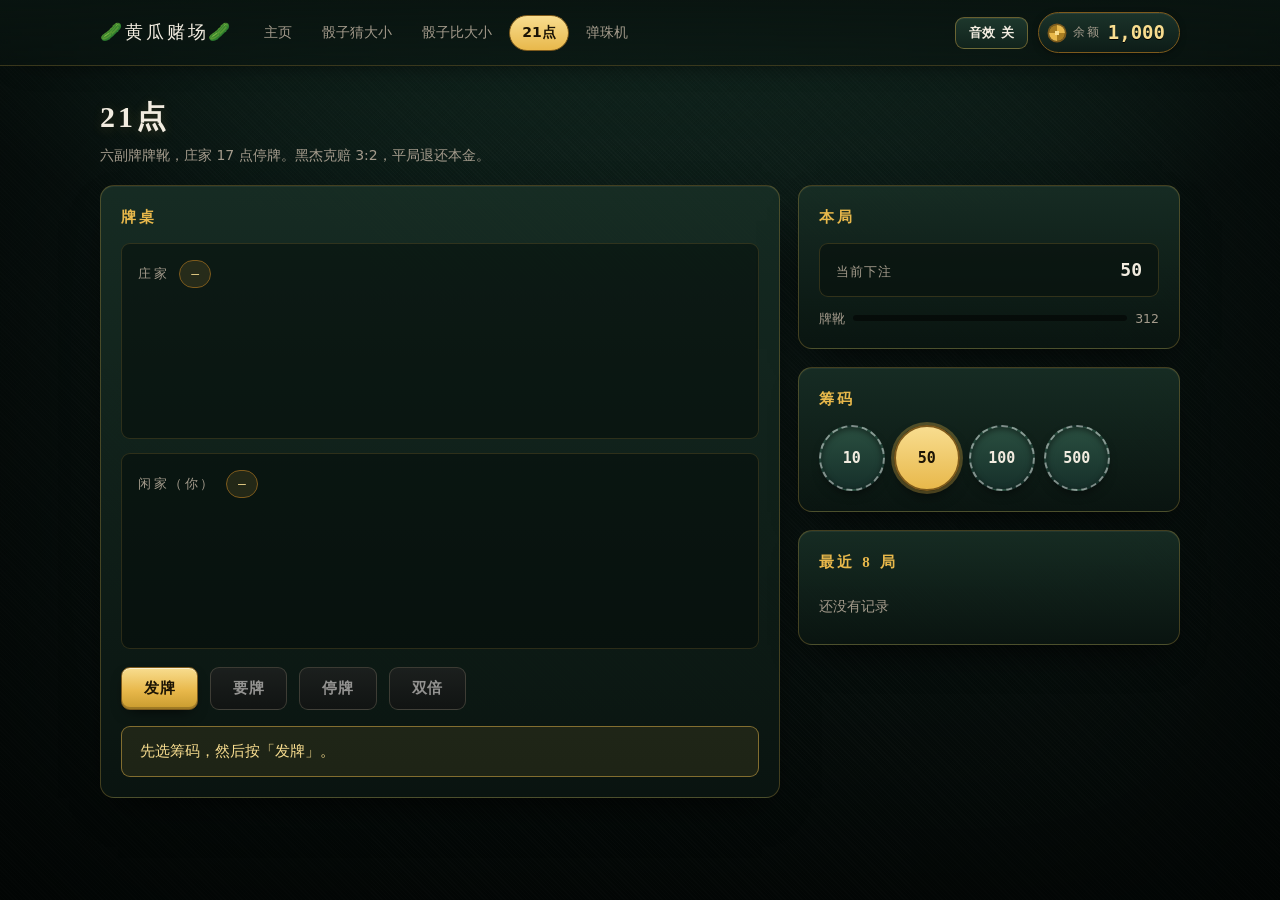
==== blackjack.html @ 9e0c8b33 "添加黄瓜赌场：四个小游戏 + 余额系统 纯静态网页，无框架、无构建、无外部依赖，起个静态服务器即可运行。  游戏： - 骰子猜大小：三颗骰子押大小/豹子 - 骰子比大小：庄家先手只亮一颗，玩家据此继续" ====
<!DOCTYPE html>
<html lang="zh-CN">
<head>
<meta charset="UTF-8">
<meta name="viewport" content="width=device-width, initial-scale=1">
<title>21点 · 🥒黄瓜赌场🥒</title>
<link rel="stylesheet" href="css/style.css">
</head>
<body>

<div id="topbar-root"></div>

<main class="shell">

  <div class="page-head">
    <h1>21点</h1>
    <p>六副牌牌靴，庄家 17 点停牌。黑杰克赔 3:2，平局退还本金。</p>
  </div>

  <div class="table-grid">
    <section class="panel">
      <h2 class="panel__title">牌桌</h2>

      <div class="hand-zone">
        <div class="hand-zone__head">
          <span class="hand-zone__name">庄家</span>
          <span class="badge" id="dealerBadge">—</span>
        </div>
        <div class="hand" id="dealerHand"></div>
      </div>

      <div class="hand-zone">
        <div class="hand-zone__head">
          <span class="hand-zone__name">闲家（你）</span>
          <span class="badge" id="playerBadge">—</span>
        </div>
        <div class="hand" id="playerHand"></div>
      </div>

      <div class="bj-actions">
        <button class="btn" id="dealBtn" type="button">发牌</button>
        <button class="btn btn--ghost" id="hitBtn" type="button" disabled>要牌</button>
        <button class="btn btn--ghost" id="standBtn" type="button" disabled>停牌</button>
        <button class="btn btn--ghost" id="doubleBtn" type="button" disabled>双倍</button>
      </div>

      <div class="banner" id="banner" data-kind="push">先选筹码，然后按「发牌」。</div>
    </section>

    <aside>
      <section class="panel">
        <h2 class="panel__title">本局</h2>
        <div class="stat"><span class="stat__k">当前下注</span><span class="stat__v" id="betOut">0</span></div>
        <div class="shoe" style="margin-top:12px">
          <span>牌靴</span>
          <span class="shoe__bar"><span class="shoe__fill" id="shoeFill" style="width:100%"></span></span>
          <span id="shoeNum">312</span>
        </div>
      </section>

      <section class="panel">
        <h2 class="panel__title">筹码</h2>
        <div class="chips" id="chipRow"></div>
      </section>

      <section class="panel">
        <h2 class="panel__title">最近 8 局</h2>
        <ul class="log-list" id="logList">
          <li><span>还没有记录</span></li>
        </ul>
      </section>
    </aside>
  </div>

</main>

<script src="js/common.js"></script>
<script src="js/blackjack.js"></script>
</body>
</html>
---- css/style.css ----
/* ============================================================
   🥒黄瓜赌场🥒 · 共享样式
   黄铜 + 毛毡的复古赌桌质感，无任何外部资源
   ============================================================ */

:root {
  --felt-0: #050b09;
  --felt-1: #0a1613;
  --felt-2: #12261e;
  --felt-3: #1a3629;

  --brass: #e8b84b;
  --brass-hi: #f8dd8f;
  --brass-dk: #7d5a1c;
  --brass-edge: #3a2a0c;

  --jade: #3ddc97;
  --coral: #ef5b6b;
  --cream: #f2ece0;
  --cream-dim: #a49b8c;

  --radius: 14px;
  --radius-sm: 9px;

  --serif: Georgia, "Songti SC", "SimSun", "Noto Serif SC", serif;
  --sans: system-ui, -apple-system, "PingFang SC", "Microsoft YaHei", sans-serif;
  --mono: ui-monospace, "SF Mono", "Cascadia Mono", Consolas, monospace;

  --shadow-lift: 0 18px 40px -18px rgba(0, 0, 0, .9);
}

* { box-sizing: border-box; }

html, body { height: 100%; }

body {
  margin: 0;
  font-family: var(--sans);
  color: var(--cream);
  background-color: var(--felt-0);
  background-image:
    radial-gradient(ellipse 120% 80% at 50% -15%, #1d4234 0%, transparent 58%),
    radial-gradient(ellipse 90% 55% at 50% 115%, #16302400 0%, transparent 70%),
    linear-gradient(#0a1613, #050b09);
  background-attachment: fixed;
  -webkit-font-smoothing: antialiased;
  line-height: 1.55;
}

/* 毛毡织纹 + 暗角 */
body::before {
  content: "";
  position: fixed;
  inset: 0;
  pointer-events: none;
  z-index: 0;
  background-image:
    repeating-linear-gradient(45deg, rgba(255, 255, 255, .014) 0 1px, transparent 1px 3px),
    repeating-linear-gradient(-45deg, rgba(0, 0, 0, .05) 0 1px, transparent 1px 3px);
  box-shadow: inset 0 0 220px 60px rgba(0, 0, 0, .55);
}

[hidden] { display: none !important; }

/* ---------- 顶栏 ---------- */

.topbar {
  position: relative;
  z-index: 10;
  border-bottom: 1px solid rgba(232, 184, 75, .22);
  background: linear-gradient(rgba(9, 20, 16, .92), rgba(9, 20, 16, .55));
  backdrop-filter: blur(6px);
  box-shadow: 0 12px 30px -22px #000;
}

.topbar__inner {
  max-width: 1120px;
  margin: 0 auto;
  padding: 12px 20px;
  display: flex;
  align-items: center;
  gap: 18px;
  flex-wrap: wrap;
}

.brand {
  display: inline-flex;
  align-items: center;
  gap: 9px;
  text-decoration: none;
  color: var(--cream);
  font-family: var(--serif);
  font-size: 18px;
  letter-spacing: .16em;
}

.nav {
  display: flex;
  gap: 4px;
  flex-wrap: wrap;
}

.nav__link {
  padding: 6px 12px;
  border-radius: 999px;
  text-decoration: none;
  color: var(--cream-dim);
  font-size: 14px;
  border: 1px solid transparent;
  transition: color .15s, background .15s, border-color .15s;
}

.nav__link:hover { color: var(--brass-hi); background: rgba(232, 184, 75, .07); }

.nav__link.is-active {
  color: #1a1305;
  background: linear-gradient(var(--brass-hi), var(--brass));
  border-color: var(--brass-dk);
  font-weight: 600;
}

.topbar__right {
  margin-left: auto;
  display: flex;
  align-items: center;
  gap: 10px;
}

/* ---------- 余额筹码 ---------- */

.balance-chip {
  display: inline-flex;
  align-items: center;
  gap: 8px;
  padding: 5px 14px 5px 10px;
  border-radius: 999px;
  border: 1px solid var(--brass-dk);
  background: linear-gradient(#1b332a, #0d1c17);
  box-shadow: inset 0 1px 0 rgba(255, 255, 255, .07), 0 2px 10px -4px #000;
}

.balance-chip__glyph {
  width: 16px;
  height: 16px;
  border-radius: 50%;
  flex: none;
  background:
    radial-gradient(circle at 50% 50%, var(--brass-hi) 0 20%, transparent 21%),
    conic-gradient(#e8b84b 0 25%, #a87d22 0 50%, #e8b84b 0 75%, #a87d22 0);
  box-shadow: 0 0 0 1.5px var(--brass-dk);
}

.balance-chip__label {
  font-size: 12px;
  color: var(--cream-dim);
  letter-spacing: .1em;
}

.balance-chip__value {
  font-family: var(--mono);
  font-variant-numeric: tabular-nums;
  font-size: 19px;
  font-weight: 700;
  color: var(--brass-hi);
  min-width: 4ch;
  text-align: right;
  text-shadow: 0 1px 0 #000;
}

.balance-chip.is-bump { animation: bump .6s ease-out; }

@keyframes bump {
  0%   { transform: scale(1); box-shadow: 0 0 0 0 rgba(232, 184, 75, .55); }
  35%  { transform: scale(1.07); box-shadow: 0 0 0 6px rgba(232, 184, 75, .18); }
  100% { transform: scale(1); box-shadow: 0 0 0 0 rgba(232, 184, 75, 0); }
}

.balance-chip.is-bump .balance-chip__value { color: #fff6dc; }

/* ---------- 按钮 ---------- */

.btn {
  font-family: var(--sans);
  font-size: 15px;
  font-weight: 600;
  letter-spacing: .04em;
  padding: 11px 22px;
  border-radius: var(--radius-sm);
  border: 1px solid var(--brass-dk);
  color: #1c1405;
  cursor: pointer;
  background: linear-gradient(var(--brass-hi), var(--brass) 55%, #c99b2e);
  box-shadow: inset 0 1px 0 rgba(255, 255, 255, .55), inset 0 -2px 0 rgba(0, 0, 0, .22), 0 6px 16px -8px #000;
  transition: transform .08s, filter .15s;
}

.btn:hover:not(:disabled) { filter: brightness(1.08); }
.btn:active:not(:disabled) { transform: translateY(1px); }

.btn:disabled {
  cursor: not-allowed;
  filter: grayscale(.75) brightness(.62);
  box-shadow: none;
}

.btn--ghost {
  background: linear-gradient(#1d372c, #11231c);
  color: var(--cream);
  border-color: rgba(232, 184, 75, .4);
  box-shadow: inset 0 1px 0 rgba(255, 255, 255, .06);
}

.btn--ghost:hover:not(:disabled) { color: var(--brass-hi); border-color: var(--brass); }

.btn--sm { padding: 6px 13px; font-size: 13px; }
.btn--lg { padding: 14px 34px; font-size: 17px; }

.btn--danger { background: linear-gradient(#f08a95, var(--coral) 60%, #b03a48); border-color: #7b2531; color: #2a0508; }

/* 下注筹码按钮 */
.chips { display: flex; gap: 9px; flex-wrap: wrap; align-items: center; }

.chip-btn {
  width: 66px;
  height: 66px;
  border-radius: 50%;
  cursor: pointer;
  font-family: var(--mono);
  font-size: 15px;
  font-weight: 700;
  color: var(--cream);
  border: 2px dashed rgba(255, 255, 255, .45);
  background: linear-gradient(#2a4f40, #16302a);
  box-shadow: inset 0 2px 6px rgba(0, 0, 0, .5), 0 6px 14px -8px #000;
  transition: transform .12s, box-shadow .12s, background .15s;
}

.chip-btn:hover:not(:disabled) { transform: translateY(-2px); background: linear-gradient(#35634f, #1b3a31); }
.chip-btn:disabled { opacity: .35; cursor: not-allowed; }

.chip-btn.is-on {
  color: #1c1405;
  border-style: solid;
  border-color: var(--brass-dk);
  background: linear-gradient(var(--brass-hi), var(--brass));
  box-shadow: 0 0 0 3px rgba(232, 184, 75, .3), 0 8px 18px -8px #000;
}

.chip-btn--all { background: linear-gradient(#7b2230, #4a1018); }
.chip-btn--all:hover:not(:disabled) { background: linear-gradient(#96293a, #5c141d); }

/* ---------- 面板 ---------- */

.shell {
  position: relative;
  z-index: 1;
  max-width: 1120px;
  margin: 0 auto;
  padding: 28px 20px 64px;
}

.panel {
  border-radius: var(--radius);
  border: 1px solid rgba(232, 184, 75, .26);
  background:
    linear-gradient(180deg, rgba(24, 46, 37, .92), rgba(10, 21, 17, .94));
  box-shadow: var(--shadow-lift), inset 0 1px 0 rgba(255, 255, 255, .05);
  padding: 20px;
}

.panel + .panel { margin-top: 18px; }

.panel__title {
  margin: 0 0 14px;
  font-family: var(--serif);
  font-size: 15px;
  letter-spacing: .22em;
  color: var(--brass);
  text-transform: uppercase;
}

.page-head { margin-bottom: 18px; }

.page-head h1 {
  margin: 0 0 4px;
  font-family: var(--serif);
  font-size: 30px;
  letter-spacing: .1em;
  font-weight: 600;
  color: var(--cream);
  text-shadow: 0 2px 12px rgba(232, 184, 75, .18);
}

.page-head p { margin: 0; color: var(--cream-dim); font-size: 14px; }

/* 结果横幅 */
.banner {
  margin: 16px 0 0;
  padding: 13px 18px;
  border-radius: var(--radius-sm);
  border: 1px solid rgba(255, 255, 255, .14);
  background: rgba(0, 0, 0, .3);
  font-size: 15px;
  min-height: 50px;
  display: flex;
  align-items: center;
  gap: 10px;
  flex-wrap: wrap;
}

.banner[data-kind="win"] { border-color: rgba(61, 220, 151, .5); background: rgba(61, 220, 151, .1); color: var(--jade); }
.banner[data-kind="lose"] { border-color: rgba(239, 91, 107, .5); background: rgba(239, 91, 107, .1); color: var(--coral); }
.banner[data-kind="push"] { border-color: rgba(232, 184, 75, .5); background: rgba(232, 184, 75, .09); color: var(--brass-hi); }

.banner__amount { font-family: var(--mono); font-size: 19px; font-weight: 700; }

/* ---------- 提示条 ---------- */

.toast-host {
  position: fixed;
  left: 50%;
  bottom: 30px;
  transform: translateX(-50%);
  z-index: 99;
  display: flex;
  flex-direction: column;
  gap: 8px;
  align-items: center;
  pointer-events: none;
}

.toast {
  padding: 10px 20px;
  border-radius: 999px;
  font-size: 14px;
  color: var(--cream);
  background: rgba(8, 16, 13, .95);
  border: 1px solid rgba(232, 184, 75, .4);
  box-shadow: 0 14px 30px -14px #000;
  animation: toast-in .22s ease-out;
}

.toast[data-kind="win"]  { border-color: var(--jade); color: var(--jade); }
.toast[data-kind="lose"] { border-color: var(--coral); color: var(--coral); }
.toast.is-out { animation: toast-out .3s ease-in forwards; }

@keyframes toast-in  { from { opacity: 0; transform: translateY(12px); } }
@keyframes toast-out { to { opacity: 0; transform: translateY(-8px); } }

/* ---------- 主页 ---------- */

.hero {
  display: grid;
  grid-template-columns: 1.25fr 1fr;
  gap: 20px;
  align-items: stretch;
}

.hero__wallet {
  padding: 28px;
  border-radius: var(--radius);
  border: 1px solid rgba(232, 184, 75, .3);
  background: linear-gradient(160deg, rgba(28, 54, 43, .95), rgba(9, 19, 15, .96));
  box-shadow: var(--shadow-lift), inset 0 1px 0 rgba(255, 255, 255, .06);
}

.hero__label {
  font-size: 13px;
  letter-spacing: .3em;
  color: var(--cream-dim);
  margin: 0 0 6px;
}

.hero__amount {
  font-family: var(--mono);
  font-variant-numeric: tabular-nums;
  font-size: clamp(42px, 7vw, 66px);
  font-weight: 700;
  line-height: 1.1;
  color: var(--brass-hi);
  text-shadow: 0 0 32px rgba(232, 184, 75, .3), 0 2px 0 #000;
  word-break: break-all;
}

.hero__sub { color: var(--cream-dim); font-size: 14px; margin: 8px 0 20px; }
.hero__actions { display: flex; gap: 10px; flex-wrap: wrap; }

.stats { display: grid; gap: 12px; }

.stat {
  display: flex;
  align-items: baseline;
  justify-content: space-between;
  gap: 12px;
  padding: 12px 16px;
  border-radius: var(--radius-sm);
  border: 1px solid rgba(232, 184, 75, .18);
  background: rgba(9, 19, 15, .7);
}

.stat__k { font-size: 13px; color: var(--cream-dim); letter-spacing: .08em; }

.stat__v {
  font-family: var(--mono);
  font-variant-numeric: tabular-nums;
  font-size: 18px;
  font-weight: 700;
  color: var(--cream);
}

.stat__v[data-ton="up"] { color: var(--jade); }
.stat__v[data-ton="down"] { color: var(--coral); }

.game-grid {
  display: grid;
  grid-template-columns: repeat(auto-fit, minmax(236px, 1fr));
  gap: 18px;
  margin-top: 24px;
}

.game-card {
  display: flex;
  flex-direction: column;
  gap: 12px;
  padding: 22px;
  border-radius: var(--radius);
  text-decoration: none;
  color: inherit;
  border: 1px solid rgba(232, 184, 75, .24);
  background: linear-gradient(170deg, rgba(26, 49, 40, .95), rgba(8, 17, 14, .96));
  box-shadow: var(--shadow-lift);
  transition: transform .18s ease, border-color .18s, box-shadow .18s;
}

.game-card:hover {
  transform: translateY(-4px);
  border-color: var(--brass);
  box-shadow: 0 26px 50px -22px #000, 0 0 0 1px rgba(232, 184, 75, .18);
}

.game-card__art {
  height: 74px;
  display: flex;
  align-items: center;
  justify-content: center;
  gap: 8px;
}

.game-card__name {
  margin: 0;
  font-family: var(--serif);
  font-size: 21px;
  letter-spacing: .1em;
  color: var(--brass-hi);
}

.game-card__desc { margin: 0; font-size: 13.5px; color: var(--cream-dim); flex: 1; }

.game-card__odds {
  font-family: var(--mono);
  font-size: 12.5px;
  color: var(--brass);
  letter-spacing: .06em;
  border-top: 1px dashed rgba(232, 184, 75, .25);
  padding-top: 10px;
}

/* 主页卡面上的装饰图形（纯 CSS） */
.art-die {
  width: 46px; height: 46px;
  border-radius: 10px;
  background: linear-gradient(150deg, #fffdf4, #d9d0bb);
  box-shadow: inset 0 -3px 0 rgba(0, 0, 0, .18), 0 8px 14px -8px #000;
  display: grid;
  grid-template-columns: repeat(3, 1fr);
  grid-template-rows: repeat(3, 1fr);
  padding: 7px;
  gap: 2px;
}

.art-die i { border-radius: 50%; background: #22190c; }
.art-die i:nth-child(1) { grid-area: 1 / 1; }
.art-die i:nth-child(2) { grid-area: 1 / 3; }
.art-die i:nth-child(3) { grid-area: 2 / 2; background: none; }
.art-die i:nth-child(4) { grid-area: 3 / 1; }
.art-die i:nth-child(5) { grid-area: 3 / 3; }

.art-card {
  width: 42px; height: 58px;
  border-radius: 6px;
  background: linear-gradient(160deg, #fffdf4, #e6ddc9);
  box-shadow: 0 8px 14px -8px #000, inset 0 0 0 1px rgba(0, 0, 0, .12);
  display: flex; align-items: center; justify-content: center;
  font-family: var(--serif); font-size: 20px;
}
.art-card:first-child { color: #14100a; transform: rotate(-9deg) translateY(4px); }
.art-card:last-child { color: #c02b3f; transform: rotate(9deg) translateY(-4px); }

.art-pegs { display: grid; grid-template-columns: repeat(4, 12px); gap: 7px; }
.art-pegs i { width: 12px; height: 12px; border-radius: 50%; background: radial-gradient(circle at 35% 30%, #f8dd8f, #a87d22); box-shadow: 0 2px 4px rgba(0, 0, 0, .6); }
.art-pegs i:nth-child(3), .art-pegs i:nth-child(6) { background: radial-gradient(circle at 35% 30%, #6ff0b6, #1c7d55); }

.art-vs {
  font-family: var(--serif);
  font-size: 14px;
  letter-spacing: .12em;
  color: var(--brass);
}

.rules { margin: 0; padding-left: 20px; color: var(--cream-dim); font-size: 13.5px; }
.rules li { margin-bottom: 5px; }
.rules b { color: var(--cream); font-weight: 600; }

/* ---------- 骰子 ---------- */

.dice-table {
  display: flex;
  gap: 22px;
  justify-content: center;
  align-items: center;
  padding: 34px 16px;
  border-radius: var(--radius);
  border: 1px solid rgba(232, 184, 75, .2);
  background:
    radial-gradient(ellipse at 50% 0%, rgba(61, 220, 151, .07), transparent 65%),
    linear-gradient(#0c1c17, #071310);
  box-shadow: inset 0 6px 24px rgba(0, 0, 0, .6);
  perspective: 900px;
  flex-wrap: wrap;
}

/* 3D 骰子：外层 slot 定位、影子留在地面、立方体靠 JS 写 transform */
.die-slot {
  --die: 84px;
  position: relative;
  width: var(--die);
  height: var(--die);
  flex: none;
}

.die__shadow {
  position: absolute;
  left: 4%; right: 4%;
  bottom: calc(var(--die) * -0.1);
  height: calc(var(--die) * 0.17);
  border-radius: 50%;
  background: radial-gradient(ellipse at 50% 50%, rgba(0, 0, 0, .66), rgba(0, 0, 0, 0) 72%);
  will-change: transform, opacity;
}

.die {
  position: absolute;
  inset: 0;
  transform-style: preserve-3d;
  will-change: transform;
}

.die__face {
  position: absolute;
  inset: 0;
  border-radius: calc(var(--die) * 0.18);
  background: linear-gradient(155deg, #fffdf4 0%, #ece3d0 55%, #cdc2a8 100%);
  box-shadow:
    inset 0 calc(var(--die) * -0.05) 0 rgba(0, 0, 0, .14),
    inset 0 calc(var(--die) * 0.025) 0 rgba(255, 255, 255, .88),
    inset 0 0 0 1px rgba(0, 0, 0, .1);
  display: grid;
  grid-template-columns: repeat(3, 1fr);
  grid-template-rows: repeat(3, 1fr);
  padding: calc(var(--die) * 0.13);
  gap: calc(var(--die) * 0.035);
  backface-visibility: hidden;
}

.die__face--front  { transform: translateZ(calc(var(--die) / 2)); }
.die__face--back   { transform: rotateY(180deg) translateZ(calc(var(--die) / 2)); }
.die__face--right  { transform: rotateY(90deg) translateZ(calc(var(--die) / 2)); }
.die__face--left   { transform: rotateY(-90deg) translateZ(calc(var(--die) / 2)); }
.die__face--top    { transform: rotateX(90deg) translateZ(calc(var(--die) / 2)); }
.die__face--bottom { transform: rotateX(-90deg) translateZ(calc(var(--die) / 2)); }

.die__pip {
  border-radius: 50%;
  background: radial-gradient(circle at 35% 30%, #4a3620, #17100a 75%);
  box-shadow: inset 0 -1px 1px rgba(255, 255, 255, .22);
}

/* 扣着的骰子：看不出点数 */
.die.is-hidden .die__pip { opacity: 0; }

.die.is-hidden .die__face {
  background: repeating-linear-gradient(45deg, #7d2130 0 6px, #58141d 6px 12px);
  box-shadow: inset 0 0 0 2px var(--brass-dk), inset 0 0 0 3px rgba(0, 0, 0, .45);
}

@media (prefers-reduced-motion: reduce) {
  .die { transition: none; }
}

.dice-readout {
  display: flex;
  align-items: center;
  justify-content: center;
  gap: 14px;
  margin-top: 16px;
  flex-wrap: wrap;
}

.readout {
  font-family: var(--mono);
  font-variant-numeric: tabular-nums;
  font-size: 15px;
  color: var(--cream-dim);
  padding: 7px 15px;
  border-radius: 999px;
  border: 1px solid rgba(232, 184, 75, .2);
  background: rgba(0, 0, 0, .28);
}

.readout b { color: var(--brass-hi); font-size: 18px; }

.bet-row { display: flex; align-items: center; gap: 14px; flex-wrap: wrap; margin-top: 16px; }
.bet-row__label { font-size: 13px; color: var(--cream-dim); letter-spacing: .16em; min-width: 62px; }

.targets { display: grid; grid-template-columns: repeat(3, 1fr); gap: 12px; margin-top: 18px; }

.target {
  cursor: pointer;
  border-radius: var(--radius-sm);
  padding: 16px 12px;
  text-align: center;
  border: 1px solid rgba(232, 184, 75, .3);
  background: linear-gradient(#183328, #0c1c17);
  color: var(--cream);
  font-family: var(--sans);
  transition: transform .12s, border-color .15s, background .15s;
}

.target:hover:not(:disabled) { transform: translateY(-3px); border-color: var(--brass); background: linear-gradient(#1f4233, #102520); }
.target:disabled { opacity: .45; cursor: not-allowed; }
.target b { display: block; font-family: var(--serif); font-size: 20px; letter-spacing: .14em; color: var(--brass-hi); }
.target span { font-size: 12px; color: var(--cream-dim); }

.history { display: flex; gap: 7px; flex-wrap: wrap; }

.history__item {
  font-family: var(--mono);
  font-size: 12px;
  padding: 5px 9px;
  border-radius: 6px;
  border: 1px solid rgba(255, 255, 255, .13);
  background: rgba(0, 0, 0, .3);
  color: var(--cream-dim);
}

.history__item[data-r="大"] { color: var(--jade); border-color: rgba(61, 220, 151, .45); }
.history__item[data-r="小"] { color: #7ec8ff; border-color: rgba(126, 200, 255, .45); }
.history__item[data-r="豹"] { color: var(--brass-hi); border-color: rgba(232, 184, 75, .6); background: rgba(232, 184, 75, .12); }

/* ---------- 21 点 ---------- */

.table-grid { display: grid; grid-template-columns: 1.6fr .9fr; gap: 18px; align-items: start; }

.hand-zone {
  padding: 16px;
  border-radius: var(--radius-sm);
  border: 1px solid rgba(232, 184, 75, .16);
  background: rgba(4, 10, 8, .45);
}

.hand-zone + .hand-zone { margin-top: 14px; }

.hand-zone__head {
  display: flex;
  align-items: center;
  gap: 10px;
  margin-bottom: 12px;
}

.hand-zone__name { font-size: 13px; letter-spacing: .2em; color: var(--cream-dim); }

.badge {
  font-family: var(--mono);
  font-variant-numeric: tabular-nums;
  font-size: 13px;
  padding: 3px 11px;
  border-radius: 999px;
  border: 1px solid var(--brass-dk);
  background: rgba(232, 184, 75, .12);
  color: var(--brass-hi);
}

.badge[data-kind="bust"] { border-color: var(--coral); background: rgba(239, 91, 107, .16); color: var(--coral); }
.badge[data-kind="bj"]   { border-color: var(--jade); background: rgba(61, 220, 151, .16); color: var(--jade); }
.badge--lg { font-size: 20px; font-weight: 700; padding: 4px 16px; }

.hand { display: flex; gap: 8px; min-height: 122px; align-items: center; flex-wrap: wrap; perspective: 900px; }

.card {
  position: relative;
  width: 84px;
  height: 118px;
  border-radius: 8px;
  flex: none;
  background: linear-gradient(158deg, #fffdf6 0%, #f0e9d8 60%, #ded4bd 100%);
  box-shadow: 0 10px 18px -10px #000, inset 0 0 0 1px rgba(0, 0, 0, .13);
  color: #16110a;
  display: flex;
  align-items: center;
  justify-content: center;
  font-family: var(--serif);
  animation: deal-in .32s cubic-bezier(.2, .8, .3, 1.2);
}

@keyframes deal-in {
  from { opacity: 0; transform: translate(-26px, -34px) rotate(-14deg) scale(.86); }
}

.card__corner { position: absolute; top: 6px; left: 8px; text-align: center; line-height: .95; }
.card__corner .r { display: block; font-size: 17px; font-weight: 700; }
.card__corner .s { display: block; font-size: 12px; }
.card__mid { font-size: 32px; opacity: .92; }
.card--red { color: #c02b3f; }

.card--back {
  background:
    repeating-linear-gradient(45deg, #7d2130 0 6px, #58141d 6px 12px);
  box-shadow: 0 10px 18px -10px #000, inset 0 0 0 3px #e8b84b, inset 0 0 0 5px #4a1017;
}

.card.is-hole { animation: none; }

.bj-actions { display: flex; gap: 12px; flex-wrap: wrap; margin-top: 18px; }

.log-list { list-style: none; margin: 0; padding: 0; font-size: 13.5px; }
.log-list li { display: flex; justify-content: space-between; gap: 10px; padding: 7px 0; border-bottom: 1px dashed rgba(232, 184, 75, .16); color: var(--cream-dim); }
.log-list li:last-child { border-bottom: 0; }
.log-list b { font-family: var(--mono); font-variant-numeric: tabular-nums; color: var(--cream); }
.log-list b[data-ton="up"] { color: var(--jade); }
.log-list b[data-ton="down"] { color: var(--coral); }

.shoe { display: flex; align-items: center; gap: 8px; font-size: 12.5px; color: var(--cream-dim); }
.shoe__bar { flex: 1; height: 6px; border-radius: 999px; background: rgba(0, 0, 0, .5); overflow: hidden; min-width: 60px; }
.shoe__fill { height: 100%; background: linear-gradient(90deg, var(--brass), var(--brass-hi)); transition: width .3s; }

/* ---------- 弹珠机 ---------- */

.pachinko-grid { display: grid; grid-template-columns: minmax(0, 1fr) 300px; gap: 18px; align-items: start; }

.machine {
  padding: 12px;
  border-radius: var(--radius);
  border: 1px solid rgba(232, 184, 75, .35);
  background: linear-gradient(#16302a, #081310);
  box-shadow: var(--shadow-lift), inset 0 0 0 1px rgba(0, 0, 0, .6);
}

.machine canvas { display: block; width: 100%; height: auto; border-radius: 10px; background: #04100c; }

.machine__foot {
  display: flex;
  justify-content: space-between;
  align-items: center;
  gap: 10px;
  padding: 10px 4px 2px;
  font-size: 12.5px;
  color: var(--cream-dim);
  flex-wrap: wrap;
}

.slots-legend { display: grid; gap: 6px; }
.slot-line { display: flex; align-items: center; justify-content: space-between; gap: 8px; font-size: 13px; padding: 6px 10px; border-radius: 7px; border: 1px solid rgba(232, 184, 75, .16); background: rgba(0, 0, 0, .25); }
.slot-line span:first-child { color: var(--cream-dim); }
.slot-line b { font-family: var(--mono); font-variant-numeric: tabular-nums; }
.slot-line[data-tier="high"] { border-color: rgba(232, 184, 75, .55); }
.slot-line[data-tier="high"] b { color: var(--brass-hi); }
.slot-line[data-tier="mid"] { border-color: rgba(61, 220, 151, .45); }
.slot-line[data-tier="mid"] b { color: var(--jade); }
.slot-line[data-tier="flat"] b { color: var(--cream); }
.slot-line[data-tier="low"] { border-color: rgba(232, 184, 75, .35); }
.slot-line[data-tier="low"] b { color: #d8c48a; }
.slot-line[data-tier="zero"] { border-color: rgba(239, 91, 107, .45); background: rgba(239, 91, 107, .08); }
.slot-line[data-tier="zero"] b { color: var(--coral); }

.slot-line b { font-size: 12.5px; }

/* ---------- 弹珠机难度选择 ---------- */

.levels { display: grid; grid-template-columns: repeat(3, 1fr); gap: 10px; }

.level-btn {
  cursor: pointer;
  text-align: left;
  padding: 12px 14px;
  border-radius: var(--radius-sm);
  border: 1px solid rgba(232, 184, 75, .28);
  background: linear-gradient(#183328, #0c1c17);
  color: var(--cream);
  font-family: var(--sans);
  transition: transform .12s, border-color .15s, background .15s;
}

.level-btn:hover { transform: translateY(-2px); border-color: var(--brass); background: linear-gradient(#1f4233, #102520); }

.level-btn b { display: block; font-family: var(--serif); font-size: 18px; letter-spacing: .12em; color: var(--brass-hi); }
.level-btn span { display: block; font-family: var(--mono); font-size: 11.5px; color: var(--cream-dim); margin-top: 3px; }

.level-btn.is-on {
  border-color: var(--brass);
  background: linear-gradient(#2a5040, #143029);
  box-shadow: 0 0 0 2px rgba(232, 184, 75, .25), inset 0 1px 0 rgba(255, 255, 255, .08);
}

.level-btn.is-on b { color: #fff3d2; }

.level-blurb { margin: 12px 0 0; font-size: 13px; color: var(--cream-dim); }
.level-note { font-size: 12.5px; color: var(--cream-dim); margin: 12px 0 0; }

.declare {
  margin: 14px 0 0;
  padding: 10px 14px;
  border-radius: var(--radius-sm);
  border: 1px dashed rgba(232, 184, 75, .4);
  background: rgba(232, 184, 75, .06);
  font-size: 14px;
  color: var(--brass-hi);
}

@media (max-width: 620px) {
  .levels { grid-template-columns: 1fr; }
}

.ball-count { font-family: var(--mono); font-variant-numeric: tabular-nums; color: var(--brass-hi); }

/* ---------- 响应式 ---------- */

@media (max-width: 900px) {
  .hero { grid-template-columns: 1fr; }
  .table-grid { grid-template-columns: 1fr; }
  .pachinko-grid { grid-template-columns: 1fr; }
}

@media (max-width: 620px) {
  .topbar__inner { padding: 10px 14px; gap: 10px; }
  .brand { font-size: 16px; }
  .topbar__right { margin-left: 0; width: 100%; }
  .balance-chip { margin-left: auto; }
  .shell { padding: 20px 14px 52px; }
  .page-head h1 { font-size: 24px; }
  .dice-table { gap: 14px; padding: 22px 10px 30px; }
  .die-slot { --die: 66px; }
  .targets { grid-template-columns: 1fr; }
  .card { width: 68px; height: 96px; }
  .card__mid { font-size: 25px; }
  .chip-btn { width: 58px; height: 58px; font-size: 13.5px; }
  .hand { min-height: 100px; }
  .bj-actions .btn { flex: 1 1 40%; }
}

@media (prefers-reduced-motion: reduce) {
  *, *::before, *::after { animation-duration: .001ms !important; animation-iteration-count: 1 !important; transition-duration: .001ms !important; }
}
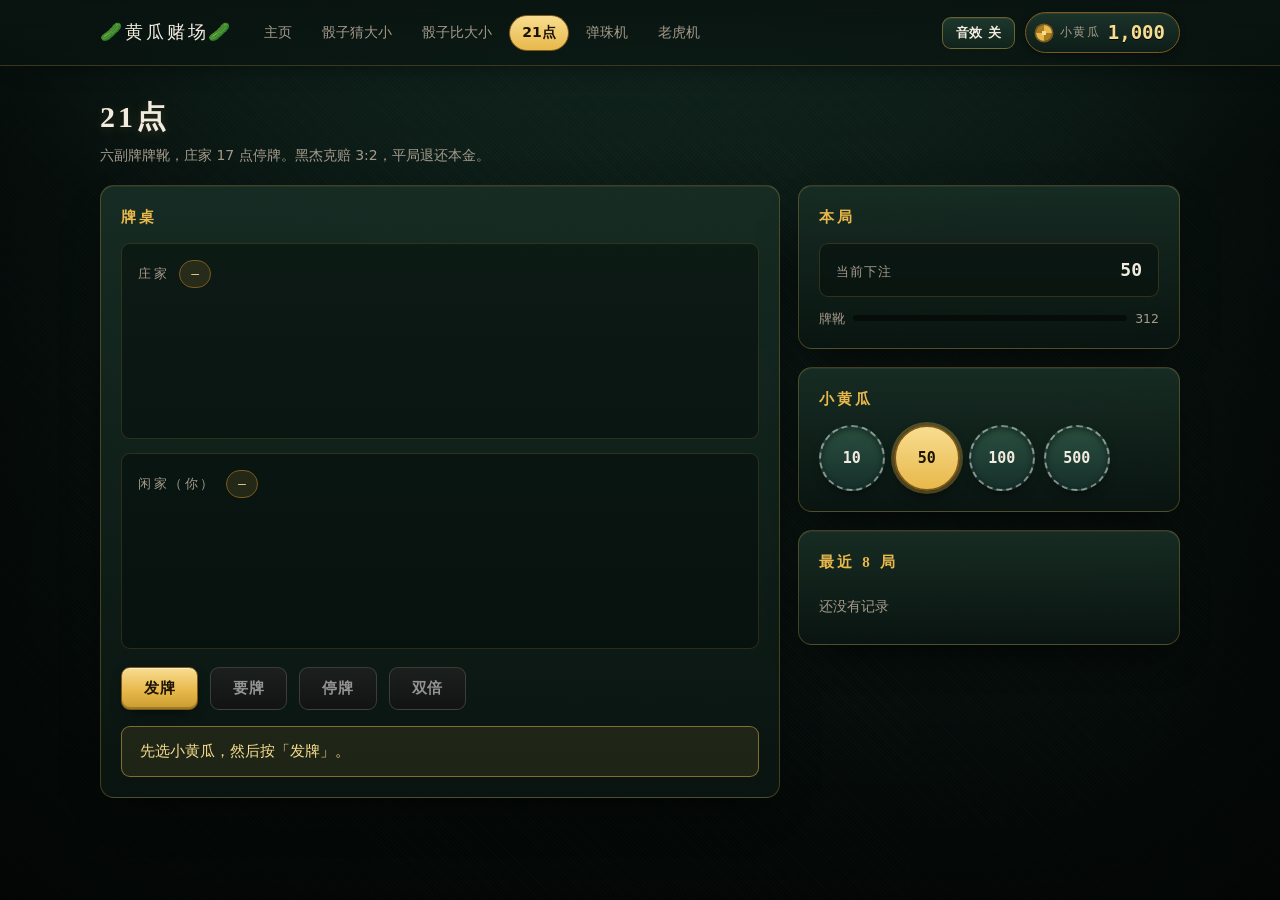
==== commit bc5bfcf8: "弹珠机改造 + 货币改小黄瓜 + 骰子加顺子/456 + 新增老虎机 弹珠机： - 底部闸门改为两根 45° 斜置翻板，板头静止时中线紧贴，同相位单向开合   （(1-cos)/2 半波，只向两侧张开" ====
--- a/blackjack.html
+++ b/blackjack.html
@@ -44,7 +44,7 @@
         <button class="btn btn--ghost" id="doubleBtn" type="button" disabled>双倍</button>
       </div>
 
-      <div class="banner" id="banner" data-kind="push">先选筹码，然后按「发牌」。</div>
+      <div class="banner" id="banner" data-kind="push">先选小黄瓜，然后按「发牌」。</div>
     </section>
 
     <aside>
@@ -59,7 +59,7 @@
       </section>
 
       <section class="panel">
-        <h2 class="panel__title">筹码</h2>
+        <h2 class="panel__title">小黄瓜</h2>
         <div class="chips" id="chipRow"></div>
       </section>
 
--- a/css/style.css
+++ b/css/style.css
@@ -505,6 +505,23 @@
   font-size: 14px;
   letter-spacing: .12em;
   color: var(--brass);
+}
+
+/* 老虎机卡片：三枚图形排成卷轴 */
+.art-slot {
+  font-size: 34px;
+  line-height: 1;
+  display: inline-block;
+  filter: drop-shadow(0 4px 6px rgba(0, 0, 0, .5));
+  animation: slot-bob 2.4s ease-in-out infinite;
+}
+
+.art-slot:nth-child(2) { animation-delay: .4s; }
+.art-slot:nth-child(3) { animation-delay: .8s; }
+
+@keyframes slot-bob {
+  0%, 100% { transform: translateY(0); }
+  50% { transform: translateY(-6px); }
 }
 
 .rules { margin: 0; padding-left: 20px; color: var(--cream-dim); font-size: 13.5px; }
@@ -656,6 +673,8 @@
 .history__item[data-r="大"] { color: var(--jade); border-color: rgba(61, 220, 151, .45); }
 .history__item[data-r="小"] { color: #7ec8ff; border-color: rgba(126, 200, 255, .45); }
 .history__item[data-r="豹"] { color: var(--brass-hi); border-color: rgba(232, 184, 75, .6); background: rgba(232, 184, 75, .12); }
+.history__item[data-r="顺"] { color: #ffb36b; border-color: rgba(255, 170, 90, .5); }
+.history__item[data-r="456"] { color: var(--coral); border-color: rgba(239, 91, 107, .55); background: rgba(239, 91, 107, .1); }
 
 /* ---------- 21 点 ---------- */
 
@@ -748,14 +767,25 @@
 .pachinko-grid { display: grid; grid-template-columns: minmax(0, 1fr) 300px; gap: 18px; align-items: start; }
 
 .machine {
-  padding: 12px;
-  border-radius: var(--radius);
-  border: 1px solid rgba(232, 184, 75, .35);
-  background: linear-gradient(#16302a, #081310);
-  box-shadow: var(--shadow-lift), inset 0 0 0 1px rgba(0, 0, 0, .6);
-}
-
-.machine canvas { display: block; width: 100%; height: auto; border-radius: 10px; background: #04100c; }
+  padding: 14px;
+  border-radius: 16px;
+  border: 2px solid var(--brass-dk);
+  background: linear-gradient(#1d3a2e, #081310);
+  box-shadow: var(--shadow-lift),
+    inset 0 0 0 1px rgba(232, 184, 75, .4),
+    inset 0 0 0 4px rgba(0, 0, 0, .55),
+    inset 0 0 34px rgba(0, 0, 0, .7);
+}
+
+.machine canvas {
+  display: block;
+  width: 100%;
+  height: auto;
+  border-radius: 8px;
+  border: 1px solid rgba(232, 184, 75, .55);
+  background: #04100c;
+  box-shadow: 0 0 0 3px var(--brass-dk), 0 0 0 4px rgba(0, 0, 0, .6), inset 0 0 26px rgba(0, 0, 0, .65);
+}
 
 .machine__foot {
   display: flex;
@@ -783,6 +813,88 @@
 .slot-line[data-tier="zero"] b { color: var(--coral); }
 
 .slot-line b { font-size: 12.5px; }
+
+/* ---------- 老虎机 ---------- */
+
+.slot-machine {
+  display: grid;
+  grid-template-columns: repeat(3, 1fr);
+  gap: 14px;
+  padding: 26px 18px;
+  border-radius: var(--radius);
+  border: 1px solid rgba(232, 184, 75, .35);
+  background:
+    radial-gradient(ellipse at 50% 0%, rgba(61, 220, 151, .06), transparent 60%),
+    linear-gradient(#0c1c17, #071310);
+  box-shadow: inset 0 6px 24px rgba(0, 0, 0, .6);
+  max-width: 440px;
+  margin: 0 auto;
+}
+
+.reel {
+  position: relative;
+  height: 264px;
+  border-radius: 12px;
+  border: 2px solid var(--brass-dk);
+  background: linear-gradient(#0e1f18, #0a1612 30%, #0a1612 70%, #07120e);
+  box-shadow: inset 0 0 24px rgba(0, 0, 0, .75), 0 5px 14px -8px #000;
+  display: grid;
+  grid-template-rows: repeat(5, 1fr);
+  overflow: hidden;
+}
+
+.reel__cell {
+  display: flex;
+  align-items: center;
+  justify-content: center;
+  font-size: 36px;
+  line-height: 1;
+  opacity: .42;
+  filter: drop-shadow(0 4px 7px rgba(0, 0, 0, .6));
+  transition: opacity .12s;
+}
+
+/* 中央一行是兑奖线：上下金色描边 + 提亮 */
+.reel__cell--line {
+  opacity: 1;
+  background: rgba(232, 184, 75, .09);
+  box-shadow: inset 0 1.5px 0 rgba(232, 184, 75, .55), inset 0 -1.5px 0 rgba(232, 184, 75, .55);
+}
+
+.reel.is-stopped {
+  border-color: var(--brass);
+  background: linear-gradient(#132a20, #0c1a14 30%, #0c1a14 70%, #091511);
+  box-shadow: 0 0 0 2px rgba(232, 184, 75, .3), inset 0 0 24px rgba(0, 0, 0, .75);
+}
+
+.reel.is-stopped .reel__cell--line { animation: reel-pop .24s ease-out; }
+
+@keyframes reel-pop {
+  from { transform: scale(.6); }
+}
+
+.slot-payline {
+  margin: 14px 0 0;
+  text-align: center;
+  font-size: 12.5px;
+  color: var(--cream-dim);
+}
+
+.slot-actions {
+  display: flex;
+  justify-content: center;
+  gap: 13px;
+  flex-wrap: wrap;
+  margin-top: 20px;
+}
+
+.slot-actions .btn { min-width: 120px; }
+
+.history__item.is-win {
+  color: var(--jade);
+  border-color: rgba(61, 220, 151, .5);
+  background: rgba(61, 220, 151, .08);
+}
 
 /* ---------- 弹珠机难度选择 ---------- */
 
@@ -855,6 +967,10 @@
   .chip-btn { width: 58px; height: 58px; font-size: 13.5px; }
   .hand { min-height: 100px; }
   .bj-actions .btn { flex: 1 1 40%; }
+  .slot-machine { gap: 9px; padding: 18px 12px; }
+  .reel { height: 200px; }
+  .reel__cell { font-size: 27px; }
+  .slot-actions .btn { min-width: 0; flex: 1 1 40%; }
 }
 
 @media (prefers-reduced-motion: reduce) {
